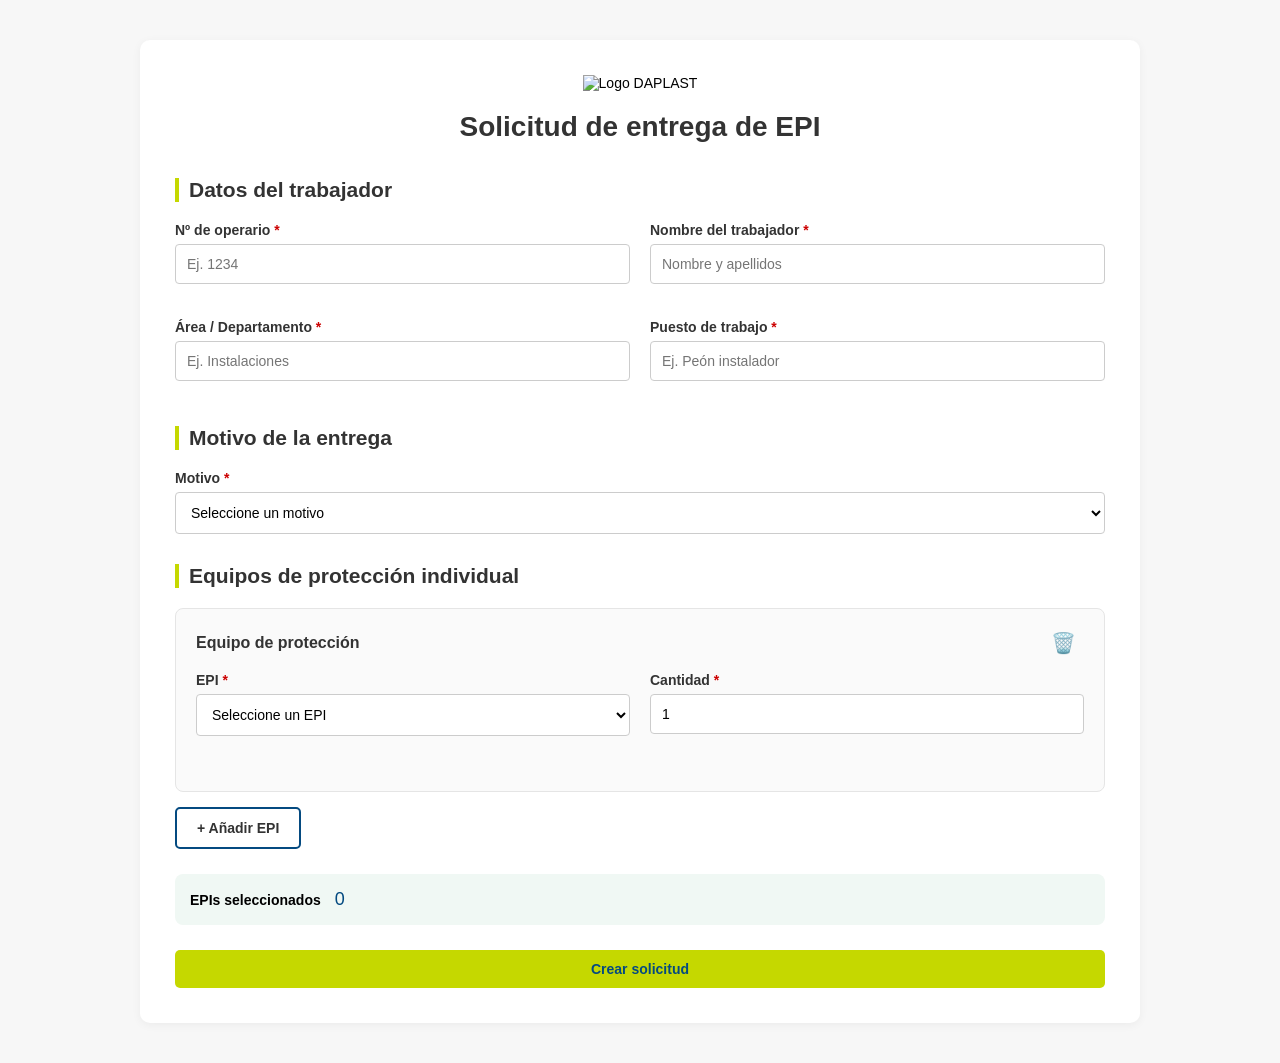
==== index.html @ ca98de5f "Add files via upload" ====
<!DOCTYPE html>
<html lang="es">
<head>
  <meta charset="UTF-8">
  <meta name="viewport" content="width=device-width, initial-scale=1.0">

  <title>DAPLAST - Solicitud de EPI</title>

  <link
    href="https://cdn.jsdelivr.net/npm/select2@4.1.0-rc.0/dist/css/select2.min.css"
    rel="stylesheet"
  />

  <link rel="stylesheet" href="styles.css">
</head>

<body>

  <main class="page-container">

    <div class="solicitud-box">

      <!-- LOGO -->
      <div class="logo-daplast">
        <img
          src="https://daplast.com/wp-content/uploads/2022/06/logo-daplast.png"
          alt="Logo DAPLAST"
        >
      </div>

      <h1>Solicitud de entrega de EPI</h1>

      <!-- ========================= -->
      <!-- DATOS DEL TRABAJADOR -->
      <!-- ========================= -->

      <div class="section-title">
        Datos del trabajador
      </div>

      <div class="form-row">

        <div class="form-group">
          <label for="numeroOperario">
            Nº de operario <span class="required">*</span>
          </label>

          <input
            type="text"
            id="numeroOperario"
            placeholder="Ej. 1234"
            required
          >
        </div>

        <div class="form-group">
          <label for="trabajador">
            Nombre del trabajador <span class="required">*</span>
          </label>

          <input
            type="text"
            id="trabajador"
            placeholder="Nombre y apellidos"
            required
          >
        </div>

      </div>


      <div class="form-row">

        <div class="form-group">
          <label for="area">
            Área / Departamento <span class="required">*</span>
          </label>

          <input
            type="text"
            id="area"
            placeholder="Ej. Instalaciones"
            required
          >
        </div>

        <div class="form-group">
          <label for="puesto">
            Puesto de trabajo <span class="required">*</span>
          </label>

          <input
            type="text"
            id="puesto"
            placeholder="Ej. Peón instalador"
            required
          >
        </div>

      </div>


      <!-- ========================= -->
      <!-- MOTIVO -->
      <!-- ========================= -->

      <div class="section-title">
        Motivo de la entrega
      </div>

      <div class="form-group">

        <label for="motivo">
          Motivo <span class="required">*</span>
        </label>

        <select id="motivo" required>
          <option value="" selected disabled>
            Seleccione un motivo
          </option>

          <option value="1ª entrega">
            1ª entrega
          </option>

          <option value="Cambio E.P.I.">
            Cambio E.P.I.
          </option>

          <option value="Deterioro">
            Deterioro
          </option>

          <option value="Pérdida">
            Pérdida
          </option>

          <option value="Otros">
            Otros
          </option>
        </select>

      </div>


      <!-- MOTIVO OTROS -->

      <div
        class="form-group"
        id="bloqueOtroMotivo"
        style="display:none;"
      >

        <label for="otroMotivo">
          Especificar motivo
        </label>

        <input
          type="text"
          id="otroMotivo"
          placeholder="Indique el motivo"
        >

      </div>


      <!-- ========================= -->
      <!-- EPIs -->
      <!-- ========================= -->

      <div class="section-title">
        Equipos de protección individual
      </div>

      <div id="epis-container">

        <!-- Aquí se crean dinámicamente los EPIs -->

      </div>

      <button
        type="button"
        class="secondary-btn"
        id="btnAgregarEPI"
      >
        + Añadir EPI
      </button>


      <!-- ========================= -->
      <!-- RESUMEN -->
      <!-- ========================= -->

      <div class="summary-box">

        <div>
          <strong>EPIs seleccionados</strong>
          <span id="numeroEPIs">0</span>
        </div>

      </div>


      <!-- ========================= -->
      <!-- GUARDAR -->
      <!-- ========================= -->

      <button
        type="button"
        class="primary-btn"
        id="btnCrearSolicitud"
      >
        Crear solicitud
      </button>


      <!-- SPINNER -->

      <div
        id="spinner"
        class="spinner-container"
        style="display:none;"
      >

        <div class="loader"></div>

        <p>
          Creando solicitud...
        </p>

      </div>


      <!-- RESULTADO -->

      <div
        id="resultado"
        class="resultado-box"
        style="display:none;"
      >

        <h2>Solicitud creada correctamente</h2>

        <p>
          Número de solicitud:
        </p>

        <strong id="numeroSolicitud"></strong>

        <div class="link-container">

          <label>
            Enlace de firma
          </label>

          <input
            type="text"
            id="enlaceFirma"
            readonly
          >

          <button
            type="button"
            class="secondary-btn"
            id="btnCopiarEnlace"
          >
            Copiar enlace
          </button>

        </div>

        <button
          type="button"
          class="primary-btn"
          id="btnNuevaSolicitud"
        >
          Nueva solicitud
        </button>

      </div>

    </div>

  </main>


  <!-- jQuery + Select2 -->

  <script src="https://code.jquery.com/jquery-3.6.0.min.js"></script>

  <script src="https://cdn.jsdelivr.net/npm/select2@4.1.0-rc.0/dist/js/select2.min.js"></script>

  <script src="script.js"></script>

</body>
</html>
---- styles.css ----
*,
*::before,
*::after {
  box-sizing: border-box;
}

html,
body {
  margin: 0;
  padding: 0;
  width: 100%;
  min-height: 100vh;

  font-family: Arial, sans-serif;
  font-size: 14px;

  background-color: #f7f7f7;
}

body {
  overflow-x: hidden;
}


/* ========================= */
/* CONTENEDOR */
/* ========================= */

.page-container {
  width: 100%;
  padding: 40px 20px;
}

.solicitud-box {
  width: 100%;
  max-width: 1000px;

  margin: 0 auto;

  background-color: #ffffff;

  padding: 35px;

  border-radius: 10px;

  box-shadow: 0 2px 10px rgba(0, 0, 0, 0.05);
}


/* ========================= */
/* LOGO */
/* ========================= */

.logo-daplast {
  text-align: center;
  margin-bottom: 20px;
}

.logo-daplast img {
  max-width: 200px;
  height: auto;
}


/* ========================= */
/* TÍTULOS */
/* ========================= */

h1 {
  text-align: center;

  color: #333333;

  margin-top: 0;
  margin-bottom: 35px;

  font-size: 28px;
}

.section-title {
  font-weight: bold;

  font-size: 21px;

  color: #333333;

  margin-top: 30px;
  margin-bottom: 20px;

  padding-left: 10px;

  border-left: 4px solid #c5d800;
}


/* ========================= */
/* FORMULARIOS */
/* ========================= */

.form-row {
  display: flex;

  flex-wrap: wrap;

  gap: 20px;

  margin-bottom: 20px;
}

.form-group {
  flex: 1 1 45%;

  display: flex;

  flex-direction: column;

  margin-bottom: 15px;
}

label {
  font-weight: bold;

  margin-bottom: 6px;

  color: #333333;
}

.required {
  color: #c00;
}

input,
select {
  width: 100%;

  padding: 11px;

  border: 1px solid #cccccc;

  border-radius: 4px;

  font-size: 14px;

  background-color: white;
}

input:focus,
select:focus {
  outline: none;

  border-color: #044a80;

  box-shadow: 0 0 0 2px rgba(4, 74, 128, 0.08);
}


/* ========================= */
/* SELECT2 */
/* ========================= */

.select2-container {
  width: 100% !important;
}

.select2-container--default
.select2-selection--single {
  height: 42px;

  border: 1px solid #cccccc;

  border-radius: 4px;
}

.select2-container--default
.select2-selection--single
.select2-selection__rendered {
  line-height: 40px;
}

.select2-container--default
.select2-selection--single
.select2-selection__arrow {
  height: 40px;
}


/* ========================= */
/* EPI */
/* ========================= */

.epi-box {
  border: 1px solid #e5e5e5;

  border-radius: 8px;

  padding: 20px;

  margin-bottom: 15px;

  background-color: #fafafa;
}

.epi-header {
  display: flex;

  justify-content: space-between;

  align-items: center;

  margin-bottom: 15px;
}

.epi-title {
  font-size: 16px;

  font-weight: bold;

  color: #333333;
}

.remove-btn {
  border: none;

  background: transparent;

  color: #c00000;

  font-size: 20px;

  cursor: pointer;

  padding: 2px 8px;
}

.remove-btn:hover {
  opacity: 0.7;
}


/* ========================= */
/* BOTONES */
/* ========================= */

.primary-btn,
.secondary-btn {
  font-size: 14px;

  padding: 11px 20px;

  border-radius: 5px;

  font-weight: bold;

  cursor: pointer;

  transition: all 0.2s ease;
}

.primary-btn {
  width: 100%;

  border: none;

  background-color: #c5d800;

  color: #044a80;

  margin-top: 25px;
}

.primary-btn:hover {
  background-color: #b8ca00;
}

.primary-btn:disabled {
  opacity: 0.6;

  cursor: not-allowed;
}

.secondary-btn {
  border: 2px solid #044a80;

  background-color: white;

  color: #333333;
}

.secondary-btn:hover {
  background-color: #f5f5f5;
}


/* ========================= */
/* RESUMEN */
/* ========================= */

.summary-box {
  background-color: #f0f8f4;

  padding: 15px;

  border-radius: 8px;

  margin-top: 25px;

  display: flex;

  justify-content: space-between;

  align-items: center;
}

.summary-box span {
  margin-left: 10px;

  font-size: 18px;

  color: #044a80;
}


/* ========================= */
/* SPINNER */
/* ========================= */

.spinner-container {
  text-align: center;

  margin-top: 20px;
}

.loader {
  border: 6px solid #f3f3f3;

  border-top: 6px solid #7ee134;

  border-radius: 50%;

  width: 40px;
  height: 40px;

  animation: spin 1s linear infinite;

  margin: auto;
}

@keyframes spin {
  0% {
    transform: rotate(0deg);
  }

  100% {
    transform: rotate(360deg);
  }
}


/* ========================= */
/* RESULTADO */
/* ========================= */

.resultado-box {
  margin-top: 30px;

  padding: 25px;

  background-color: #f0f8f4;

  border-radius: 8px;

  text-align: center;
}

.resultado-box h2 {
  color: #333333;

  margin-top: 0;
}

#numeroSolicitud {
  display: block;

  margin: 10px 0 25px;

  font-size: 24px;

  color: #044a80;
}

.link-container {
  text-align: left;

  margin-top: 20px;
}

.link-container input {
  margin-bottom: 10px;
}


/* ========================= */
/* RESPONSIVE */
/* ========================= */

@media (max-width: 767px) {

  .page-container {
    padding: 15px;
  }

  .solicitud-box {
    padding: 20px 15px;
  }

  h1 {
    font-size: 23px;
  }

  .form-group {
    flex: 1 1 100%;
  }

  .section-title {
    font-size: 19px;
  }

}
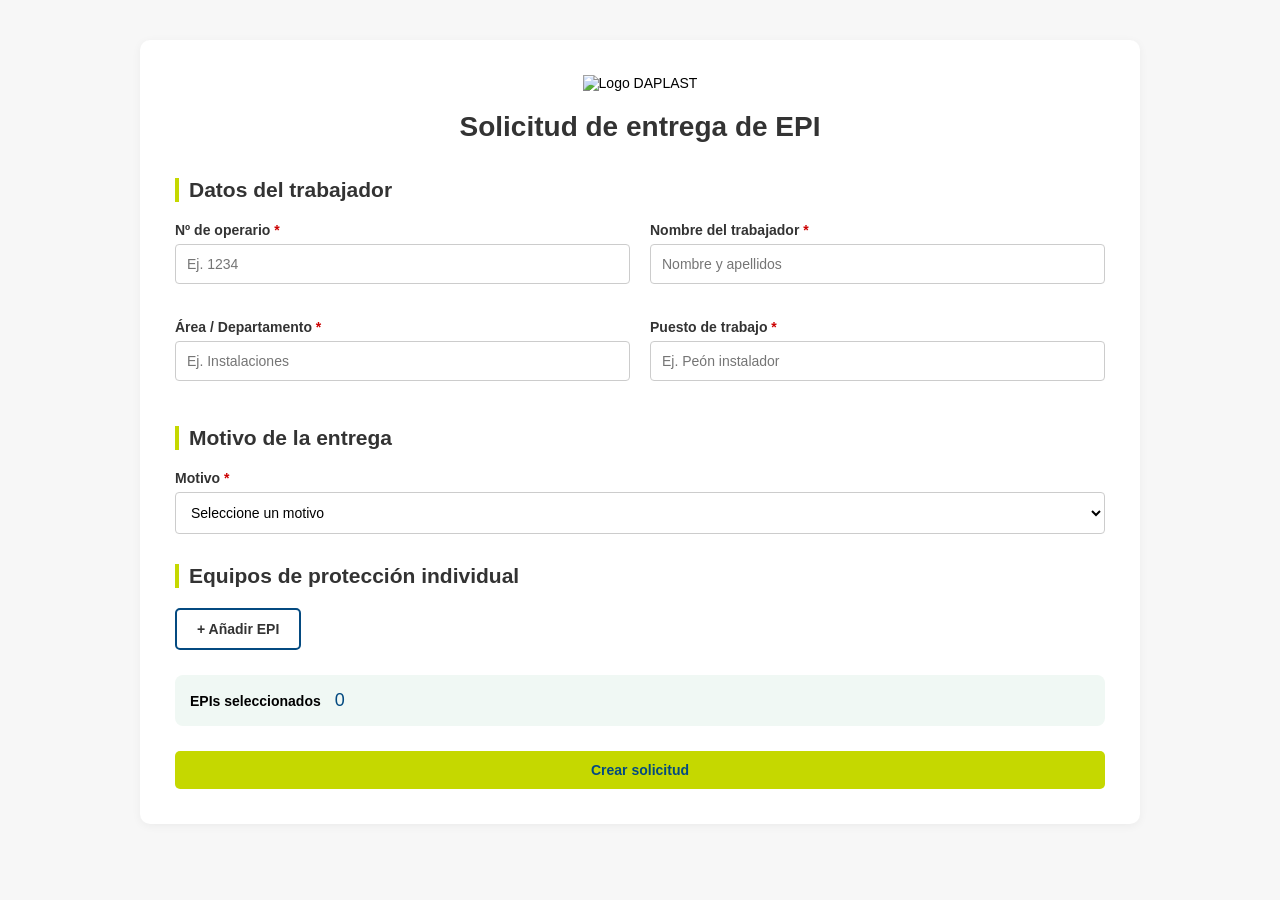
==== commit 2b9ee8c0: "Update index.html" ====
--- a/index.html
+++ b/index.html
@@ -9,7 +9,7 @@
   <link
     href="https://cdn.jsdelivr.net/npm/select2@4.1.0-rc.0/dist/css/select2.min.css"
     rel="stylesheet"
-  />
+  >
 
   <link rel="stylesheet" href="styles.css">
 </head>
@@ -30,208 +30,243 @@
 
       <h1>Solicitud de entrega de EPI</h1>
 
-      <!-- ========================= -->
-      <!-- DATOS DEL TRABAJADOR -->
-      <!-- ========================= -->
-
-      <div class="section-title">
-        Datos del trabajador
-      </div>
-
-      <div class="form-row">
+
+      <!-- ================================================= -->
+      <!-- FORMULARIO DE SOLICITUD -->
+      <!-- ================================================= -->
+
+      <div id="formularioSolicitud">
+
+        <!-- ========================= -->
+        <!-- DATOS DEL TRABAJADOR -->
+        <!-- ========================= -->
+
+        <div class="section-title">
+          Datos del trabajador
+        </div>
+
+        <div class="form-row">
+
+          <div class="form-group">
+
+            <label for="numeroOperario">
+              Nº de operario <span class="required">*</span>
+            </label>
+
+            <input
+              type="text"
+              id="numeroOperario"
+              placeholder="Ej. 1234"
+              required
+            >
+
+          </div>
+
+
+          <div class="form-group">
+
+            <label for="trabajador">
+              Nombre del trabajador <span class="required">*</span>
+            </label>
+
+            <input
+              type="text"
+              id="trabajador"
+              placeholder="Nombre y apellidos"
+              required
+            >
+
+          </div>
+
+        </div>
+
+
+        <div class="form-row">
+
+          <div class="form-group">
+
+            <label for="area">
+              Área / Departamento <span class="required">*</span>
+            </label>
+
+            <input
+              type="text"
+              id="area"
+              placeholder="Ej. Instalaciones"
+              required
+            >
+
+          </div>
+
+
+          <div class="form-group">
+
+            <label for="puesto">
+              Puesto de trabajo <span class="required">*</span>
+            </label>
+
+            <input
+              type="text"
+              id="puesto"
+              placeholder="Ej. Peón instalador"
+              required
+            >
+
+          </div>
+
+        </div>
+
+
+        <!-- ========================= -->
+        <!-- MOTIVO -->
+        <!-- ========================= -->
+
+        <div class="section-title">
+          Motivo de la entrega
+        </div>
 
         <div class="form-group">
-          <label for="numeroOperario">
-            Nº de operario <span class="required">*</span>
+
+          <label for="motivo">
+            Motivo <span class="required">*</span>
+          </label>
+
+          <select id="motivo" required>
+
+            <option value="" selected disabled>
+              Seleccione un motivo
+            </option>
+
+            <option value="1ª entrega">
+              1ª entrega
+            </option>
+
+            <option value="Cambio E.P.I.">
+              Cambio E.P.I.
+            </option>
+
+            <option value="Deterioro">
+              Deterioro
+            </option>
+
+            <option value="Pérdida">
+              Pérdida
+            </option>
+
+            <option value="Otros">
+              Otros
+            </option>
+
+          </select>
+
+        </div>
+
+
+        <!-- ========================= -->
+        <!-- MOTIVO OTROS -->
+        <!-- ========================= -->
+
+        <div
+          class="form-group"
+          id="bloqueOtroMotivo"
+          style="display:none;"
+        >
+
+          <label for="otroMotivo">
+            Especificar motivo
           </label>
 
           <input
             type="text"
-            id="numeroOperario"
-            placeholder="Ej. 1234"
-            required
+            id="otroMotivo"
+            placeholder="Indique el motivo"
           >
-        </div>
-
-        <div class="form-group">
-          <label for="trabajador">
-            Nombre del trabajador <span class="required">*</span>
-          </label>
-
-          <input
-            type="text"
-            id="trabajador"
-            placeholder="Nombre y apellidos"
-            required
-          >
+
+        </div>
+
+
+        <!-- ========================= -->
+        <!-- EPIs -->
+        <!-- ========================= -->
+
+        <div class="section-title">
+          Equipos de protección individual
+        </div>
+
+        <div id="epis-container">
+
+          <!-- Los EPIs se crean dinámicamente mediante JavaScript -->
+
+        </div>
+
+
+        <button
+          type="button"
+          class="secondary-btn"
+          id="btnAgregarEPI"
+        >
+          + Añadir EPI
+        </button>
+
+
+        <!-- ========================= -->
+        <!-- RESUMEN -->
+        <!-- ========================= -->
+
+        <div class="summary-box">
+
+          <div>
+
+            <strong>
+              EPIs seleccionados
+            </strong>
+
+            <span id="numeroEPIs">
+              0
+            </span>
+
+          </div>
+
+        </div>
+
+
+        <!-- ========================= -->
+        <!-- CREAR SOLICITUD -->
+        <!-- ========================= -->
+
+        <button
+          type="button"
+          class="primary-btn"
+          id="btnCrearSolicitud"
+        >
+          Crear solicitud
+        </button>
+
+
+        <!-- ========================= -->
+        <!-- SPINNER -->
+        <!-- ========================= -->
+
+        <div
+          id="spinner"
+          class="spinner-container"
+          style="display:none;"
+        >
+
+          <div class="loader"></div>
+
+          <p>
+            Creando solicitud...
+          </p>
+
         </div>
 
       </div>
 
 
-      <div class="form-row">
-
-        <div class="form-group">
-          <label for="area">
-            Área / Departamento <span class="required">*</span>
-          </label>
-
-          <input
-            type="text"
-            id="area"
-            placeholder="Ej. Instalaciones"
-            required
-          >
-        </div>
-
-        <div class="form-group">
-          <label for="puesto">
-            Puesto de trabajo <span class="required">*</span>
-          </label>
-
-          <input
-            type="text"
-            id="puesto"
-            placeholder="Ej. Peón instalador"
-            required
-          >
-        </div>
-
-      </div>
-
-
-      <!-- ========================= -->
-      <!-- MOTIVO -->
-      <!-- ========================= -->
-
-      <div class="section-title">
-        Motivo de la entrega
-      </div>
-
-      <div class="form-group">
-
-        <label for="motivo">
-          Motivo <span class="required">*</span>
-        </label>
-
-        <select id="motivo" required>
-          <option value="" selected disabled>
-            Seleccione un motivo
-          </option>
-
-          <option value="1ª entrega">
-            1ª entrega
-          </option>
-
-          <option value="Cambio E.P.I.">
-            Cambio E.P.I.
-          </option>
-
-          <option value="Deterioro">
-            Deterioro
-          </option>
-
-          <option value="Pérdida">
-            Pérdida
-          </option>
-
-          <option value="Otros">
-            Otros
-          </option>
-        </select>
-
-      </div>
-
-
-      <!-- MOTIVO OTROS -->
-
-      <div
-        class="form-group"
-        id="bloqueOtroMotivo"
-        style="display:none;"
-      >
-
-        <label for="otroMotivo">
-          Especificar motivo
-        </label>
-
-        <input
-          type="text"
-          id="otroMotivo"
-          placeholder="Indique el motivo"
-        >
-
-      </div>
-
-
-      <!-- ========================= -->
-      <!-- EPIs -->
-      <!-- ========================= -->
-
-      <div class="section-title">
-        Equipos de protección individual
-      </div>
-
-      <div id="epis-container">
-
-        <!-- Aquí se crean dinámicamente los EPIs -->
-
-      </div>
-
-      <button
-        type="button"
-        class="secondary-btn"
-        id="btnAgregarEPI"
-      >
-        + Añadir EPI
-      </button>
-
-
-      <!-- ========================= -->
-      <!-- RESUMEN -->
-      <!-- ========================= -->
-
-      <div class="summary-box">
-
-        <div>
-          <strong>EPIs seleccionados</strong>
-          <span id="numeroEPIs">0</span>
-        </div>
-
-      </div>
-
-
-      <!-- ========================= -->
-      <!-- GUARDAR -->
-      <!-- ========================= -->
-
-      <button
-        type="button"
-        class="primary-btn"
-        id="btnCrearSolicitud"
-      >
-        Crear solicitud
-      </button>
-
-
-      <!-- SPINNER -->
-
-      <div
-        id="spinner"
-        class="spinner-container"
-        style="display:none;"
-      >
-
-        <div class="loader"></div>
-
-        <p>
-          Creando solicitud...
-        </p>
-
-      </div>
-
-
+      <!-- ================================================= -->
       <!-- RESULTADO -->
+      <!-- ================================================= -->
 
       <div
         id="resultado"
@@ -239,35 +274,54 @@
         style="display:none;"
       >
 
-        <h2>Solicitud creada correctamente</h2>
+        <h2>
+          Solicitud creada correctamente
+        </h2>
+
 
         <p>
-          Número de solicitud:
+          La solicitud se ha registrado correctamente.
         </p>
 
-        <strong id="numeroSolicitud"></strong>
-
-        <div class="link-container">
-
-          <label>
-            Enlace de firma
-          </label>
-
-          <input
-            type="text"
-            id="enlaceFirma"
-            readonly
-          >
-
-          <button
-            type="button"
-            class="secondary-btn"
-            id="btnCopiarEnlace"
-          >
-            Copiar enlace
-          </button>
-
-        </div>
+
+        <!-- NÚMERO -->
+
+        <div class="resultado-dato">
+
+          <span>
+            Número de solicitud
+          </span>
+
+          <strong id="numeroSolicitud">
+          </strong>
+
+        </div>
+
+
+        <!-- ESTADO -->
+
+        <div class="resultado-dato">
+
+          <span>
+            Estado
+          </span>
+
+          <strong>
+            Pendiente de entrega y firma
+          </strong>
+
+        </div>
+
+
+        <!-- MENSAJE -->
+
+        <p>
+          Una vez realizada la entrega de los EPI,
+          RRHH podrá gestionar la firma del trabajador.
+        </p>
+
+
+        <!-- NUEVA SOLICITUD -->
 
         <button
           type="button"
@@ -284,7 +338,9 @@
   </main>
 
 
-  <!-- jQuery + Select2 -->
+  <!-- ================================================= -->
+  <!-- LIBRERÍAS -->
+  <!-- ================================================= -->
 
   <script src="https://code.jquery.com/jquery-3.6.0.min.js"></script>
 
@@ -293,4 +349,4 @@
   <script src="script.js"></script>
 
 </body>
-</html>+</html>
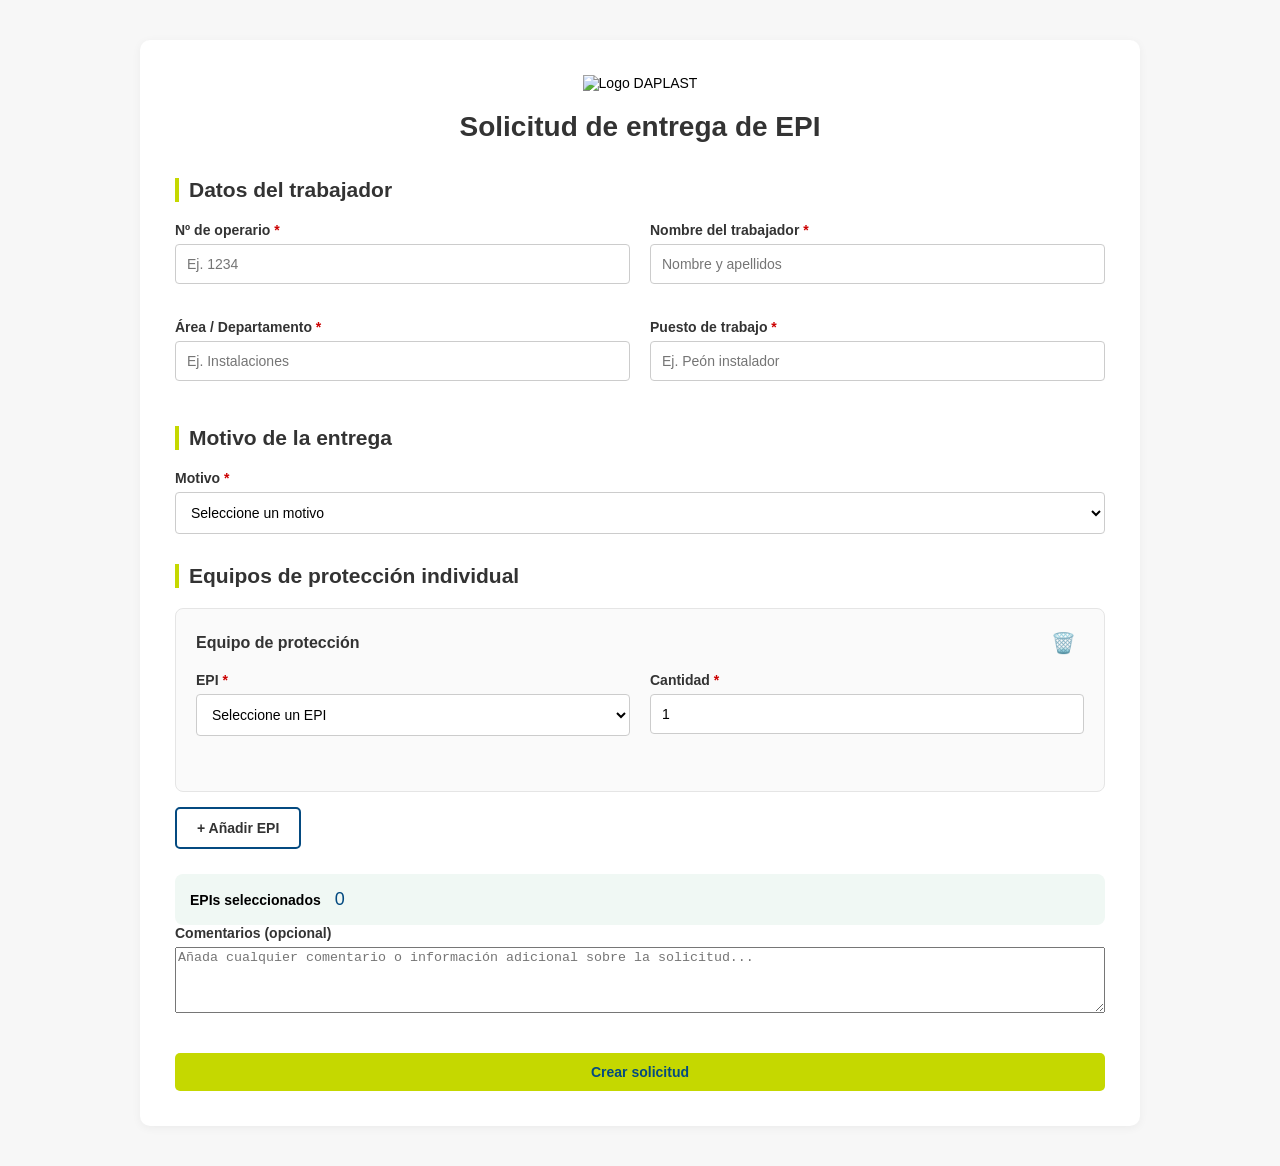
==== commit 79b9a805: "Update index.html" ====
--- a/index.html
+++ b/index.html
@@ -1,41 +1,74 @@
 <!DOCTYPE html>
 <html lang="es">
+
 <head>
+
   <meta charset="UTF-8">
-  <meta name="viewport" content="width=device-width, initial-scale=1.0">
+
+  <meta
+    name="viewport"
+    content="width=device-width, initial-scale=1.0"
+  >
 
   <title>DAPLAST - Solicitud de EPI</title>
+
+
+  <!-- Select2 -->
 
   <link
     href="https://cdn.jsdelivr.net/npm/select2@4.1.0-rc.0/dist/css/select2.min.css"
     rel="stylesheet"
   >
 
-  <link rel="stylesheet" href="styles.css">
+
+  <!-- CSS propio -->
+
+  <link
+    rel="stylesheet"
+    href="styles.css"
+  >
+
 </head>
 
+
 <body>
 
+
   <main class="page-container">
 
+
     <div class="solicitud-box">
 
+
+      <!-- ================================================= -->
       <!-- LOGO -->
+      <!-- ================================================= -->
+
       <div class="logo-daplast">
+
         <img
           src="https://daplast.com/wp-content/uploads/2022/06/logo-daplast.png"
           alt="Logo DAPLAST"
         >
+
       </div>
 
-      <h1>Solicitud de entrega de EPI</h1>
-
-
-      <!-- ================================================= -->
-      <!-- FORMULARIO DE SOLICITUD -->
+
+      <!-- ================================================= -->
+      <!-- TÍTULO -->
+      <!-- ================================================= -->
+
+      <h1>
+        Solicitud de entrega de EPI
+      </h1>
+
+
+      <!-- ================================================= -->
+      <!-- FORMULARIO -->
       <!-- ================================================= -->
 
       <div id="formularioSolicitud">
+
 
         <!-- ========================= -->
         <!-- DATOS DEL TRABAJADOR -->
@@ -45,12 +78,15 @@
           Datos del trabajador
         </div>
 
+
         <div class="form-row">
 
+
           <div class="form-group">
 
             <label for="numeroOperario">
-              Nº de operario <span class="required">*</span>
+              Nº de operario
+              <span class="required">*</span>
             </label>
 
             <input
@@ -66,7 +102,8 @@
           <div class="form-group">
 
             <label for="trabajador">
-              Nombre del trabajador <span class="required">*</span>
+              Nombre del trabajador
+              <span class="required">*</span>
             </label>
 
             <input
@@ -78,15 +115,18 @@
 
           </div>
 
+
         </div>
 
 
         <div class="form-row">
 
+
           <div class="form-group">
 
             <label for="area">
-              Área / Departamento <span class="required">*</span>
+              Área / Departamento
+              <span class="required">*</span>
             </label>
 
             <input
@@ -102,7 +142,8 @@
           <div class="form-group">
 
             <label for="puesto">
-              Puesto de trabajo <span class="required">*</span>
+              Puesto de trabajo
+              <span class="required">*</span>
             </label>
 
             <input
@@ -114,6 +155,7 @@
 
           </div>
 
+
         </div>
 
 
@@ -125,45 +167,67 @@
           Motivo de la entrega
         </div>
 
+
         <div class="form-group">
 
+
           <label for="motivo">
-            Motivo <span class="required">*</span>
+
+            Motivo
+
+            <span class="required">
+              *
+            </span>
+
           </label>
 
-          <select id="motivo" required>
-
-            <option value="" selected disabled>
+
+          <select
+            id="motivo"
+            required
+          >
+
+            <option
+              value=""
+              selected
+              disabled
+            >
               Seleccione un motivo
             </option>
+
 
             <option value="1ª entrega">
               1ª entrega
             </option>
 
+
             <option value="Cambio E.P.I.">
               Cambio E.P.I.
             </option>
 
+
             <option value="Deterioro">
               Deterioro
             </option>
 
+
             <option value="Pérdida">
               Pérdida
             </option>
 
+
             <option value="Otros">
               Otros
             </option>
 
           </select>
 
-        </div>
-
-
-        <!-- ========================= -->
-        <!-- MOTIVO OTROS -->
+
+        </div>
+
+
+        <!-- ========================= -->
+        <!-- OTROS -->
         <!-- ========================= -->
 
         <div
@@ -175,6 +239,7 @@
           <label for="otroMotivo">
             Especificar motivo
           </label>
+
 
           <input
             type="text"
@@ -190,12 +255,18 @@
         <!-- ========================= -->
 
         <div class="section-title">
+
           Equipos de protección individual
-        </div>
+
+        </div>
+
 
         <div id="epis-container">
 
-          <!-- Los EPIs se crean dinámicamente mediante JavaScript -->
+          <!--
+            Los EPIs se generan
+            dinámicamente con JavaScript
+          -->
 
         </div>
 
@@ -215,23 +286,34 @@
 
         <div class="summary-box">
 
+
           <div>
 
             <strong>
               EPIs seleccionados
             </strong>
 
+
             <span id="numeroEPIs">
               0
             </span>
 
           </div>
 
-        </div>
-
-
-        <!-- ========================= -->
-        <!-- CREAR SOLICITUD -->
+
+        </div>
+        <div class="form-group">
+    <label for="comentarios">Comentarios (opcional)</label>
+
+    <textarea
+        id="comentarios"
+        name="comentarios"
+        rows="4"
+        placeholder="Añada cualquier comentario o información adicional sobre la solicitud..."></textarea>
+</div>
+
+        <!-- ========================= -->
+        <!-- CREAR -->
         <!-- ========================= -->
 
         <button
@@ -255,11 +337,13 @@
 
           <div class="loader"></div>
 
+
           <p>
             Creando solicitud...
           </p>
 
         </div>
+
 
       </div>
 
@@ -274,54 +358,20 @@
         style="display:none;"
       >
 
+
         <h2>
           Solicitud creada correctamente
         </h2>
 
 
         <p>
-          La solicitud se ha registrado correctamente.
+          Número de solicitud
         </p>
 
 
-        <!-- NÚMERO -->
-
-        <div class="resultado-dato">
-
-          <span>
-            Número de solicitud
-          </span>
-
-          <strong id="numeroSolicitud">
-          </strong>
-
-        </div>
-
-
-        <!-- ESTADO -->
-
-        <div class="resultado-dato">
-
-          <span>
-            Estado
-          </span>
-
-          <strong>
-            Pendiente de entrega y firma
-          </strong>
-
-        </div>
-
-
-        <!-- MENSAJE -->
-
-        <p>
-          Una vez realizada la entrega de los EPI,
-          RRHH podrá gestionar la firma del trabajador.
-        </p>
-
-
-        <!-- NUEVA SOLICITUD -->
+        <strong id="numeroSolicitud">
+        </strong>
+
 
         <button
           type="button"
@@ -331,22 +381,41 @@
           Nueva solicitud
         </button>
 
+
       </div>
 
+
     </div>
 
+
   </main>
 
 
   <!-- ================================================= -->
-  <!-- LIBRERÍAS -->
-  <!-- ================================================= -->
-
-  <script src="https://code.jquery.com/jquery-3.6.0.min.js"></script>
-
-  <script src="https://cdn.jsdelivr.net/npm/select2@4.1.0-rc.0/dist/js/select2.min.js"></script>
+  <!-- JQUERY -->
+  <!-- ================================================= -->
+
+  <script
+    src="https://code.jquery.com/jquery-3.6.0.min.js"
+  ></script>
+
+
+  <!-- ================================================= -->
+  <!-- SELECT2 -->
+  <!-- ================================================= -->
+
+  <script
+    src="https://cdn.jsdelivr.net/npm/select2@4.1.0-rc.0/dist/js/select2.min.js"
+  ></script>
+
+
+  <!-- ================================================= -->
+  <!-- JAVASCRIPT PROPIO -->
+  <!-- ================================================= -->
 
   <script src="script.js"></script>
 
+
 </body>
+
 </html>
--- a/styles.css
+++ b/styles.css
@@ -425,4 +425,82 @@
     font-size: 19px;
   }
 
-}+  /* =====================================================
+   SOLICITUDES PENDIENTES
+   ===================================================== */
+
+.buscador-controles {
+  display: flex;
+  gap: 10px;
+  margin-top: 10px;
+  margin-bottom: 20px;
+}
+
+.solicitud-pendiente {
+  display: flex;
+  justify-content: space-between;
+  align-items: center;
+  gap: 20px;
+
+  background: white;
+
+  border: 1px solid #e5e5e5;
+
+  border-radius: 10px;
+
+  padding: 18px;
+
+  margin-bottom: 12px;
+
+  box-shadow: 0 2px 6px rgba(0, 0, 0, 0.06);
+}
+
+.solicitud-pendiente-id {
+  font-size: 18px;
+  font-weight: bold;
+  color: #044a80;
+  margin-bottom: 8px;
+}
+
+.solicitud-pendiente-dato {
+  margin-top: 4px;
+  font-size: 14px;
+}
+
+.solicitud-pendiente-accion {
+  flex-shrink: 0;
+}
+
+.error-box {
+  padding: 20px;
+  margin-top: 20px;
+
+  border-radius: 10px;
+
+  background: #f8f8f8;
+
+  text-align: center;
+}
+
+@media (max-width: 700px) {
+
+  .buscador-controles {
+    flex-direction: column;
+  }
+
+  .solicitud-pendiente {
+    flex-direction: column;
+    align-items: stretch;
+  }
+
+  .solicitud-pendiente-accion {
+    width: 100%;
+  }
+
+  .solicitud-pendiente-accion button {
+    width: 100%;
+  }
+
+}
+
+}
